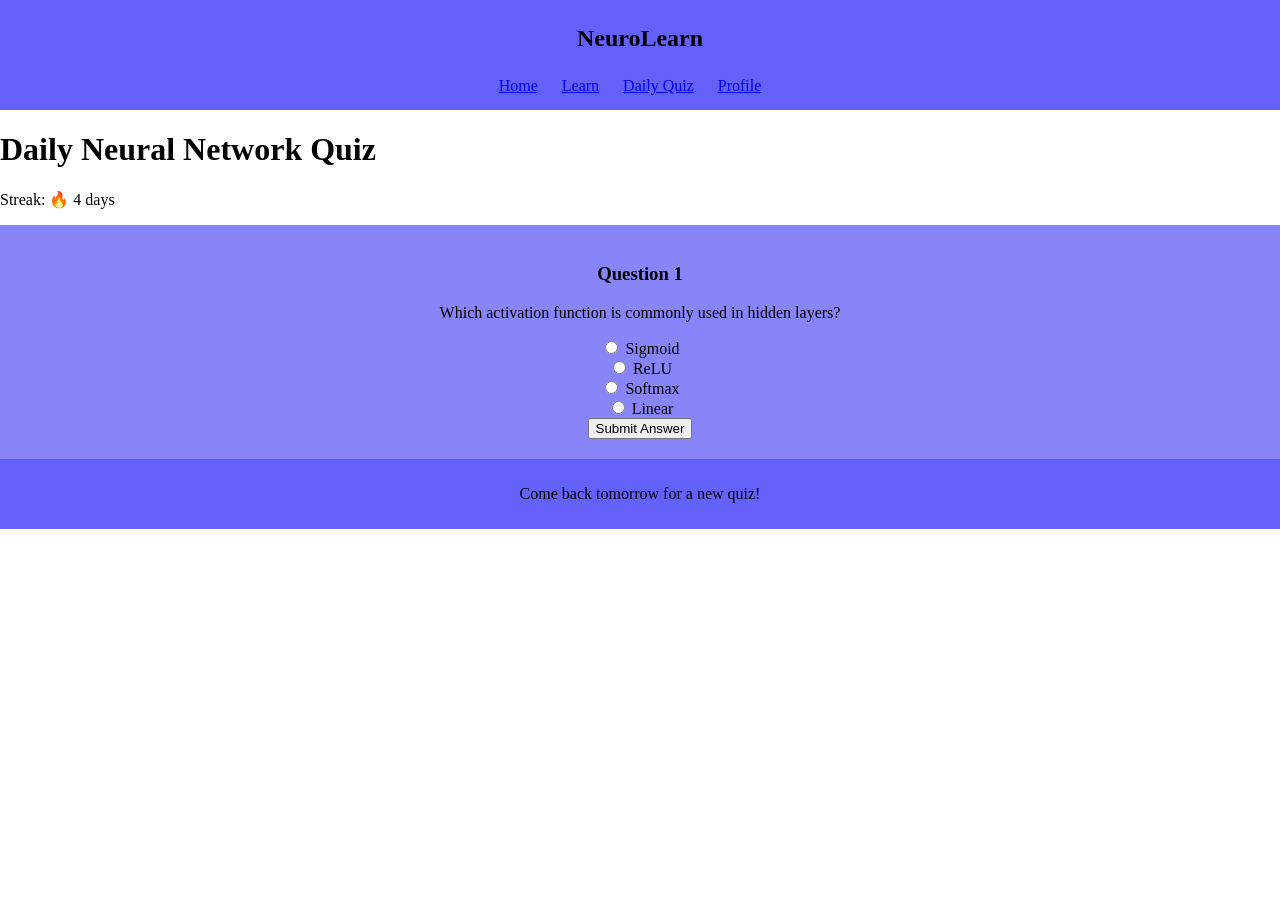
==== daily.html @ 7d396230 "Add files via upload" ====
<!DOCTYPE html>
<html lang="en">
<head>
  <meta charset="UTF-8">
  <title>Daily Quiz</title>
  <link rel="stylesheet" href="style.css">
</head>
<body>

<header>
  <nav>
    <h2>NeuroLearn</h2>
    <ul>
      <li><a href="index.html">Home</a></li>
      <li><a href="learn.html">Learn</a></li>
      <li><a href="daily.html">Daily Quiz</a></li>
      <li><a href="profile.html">Profile</a></li>
    </ul>
  </nav>
</header>

<main>
  <h1>Daily Neural Network Quiz</h1>
  <p>Streak: 🔥 4 days</p>

  <section class="quiz">
    <h3>Question 1</h3>
    <p>Which activation function is commonly used in hidden layers?</p>

    <form>
      <label><input type="radio" name="q1"> Sigmoid</label><br>
      <label><input type="radio" name="q1"> ReLU</label><br>
      <label><input type="radio" name="q1"> Softmax</label><br>
      <label><input type="radio" name="q1"> Linear</label><br>

      <button type="submit">Submit Answer</button>
    </form>
  </section>
</main>

<footer>
  <p>Come back tomorrow for a new quiz!</p>
</footer>

</body>
</html>
---- style.css ----
body {
    font-family:'Times New Roman', Times, serif;
    margin: 0;
    padding: 0;
}

nav {
    background-color: rgb(100, 97, 251);
    padding: 5px;
    text-align: center;
}
nav ul {
    list-style-type: none;
    padding: 5px;
    margin: 5px;
}
nav ul li {                       
    display: inline;
    margin-right: 20px;
}
.headers a {
    color: rgb(2, 252, 64);
    font-size: 20px;
    text-decoration: none;
}

section {
    background-color: rgb(135, 133, 248);
    padding: 20px;
    text-align: center;
}

.paths h3 {
    font-size: 30px;
}
.card {
    font-size: 20px;
}
.daily{
    font-size: 20px;
}
.para {
    font-size: 30px;
}

footer {
    text-align: center;
    padding: 10px;
    background-color: rgb(100, 97, 251);
}
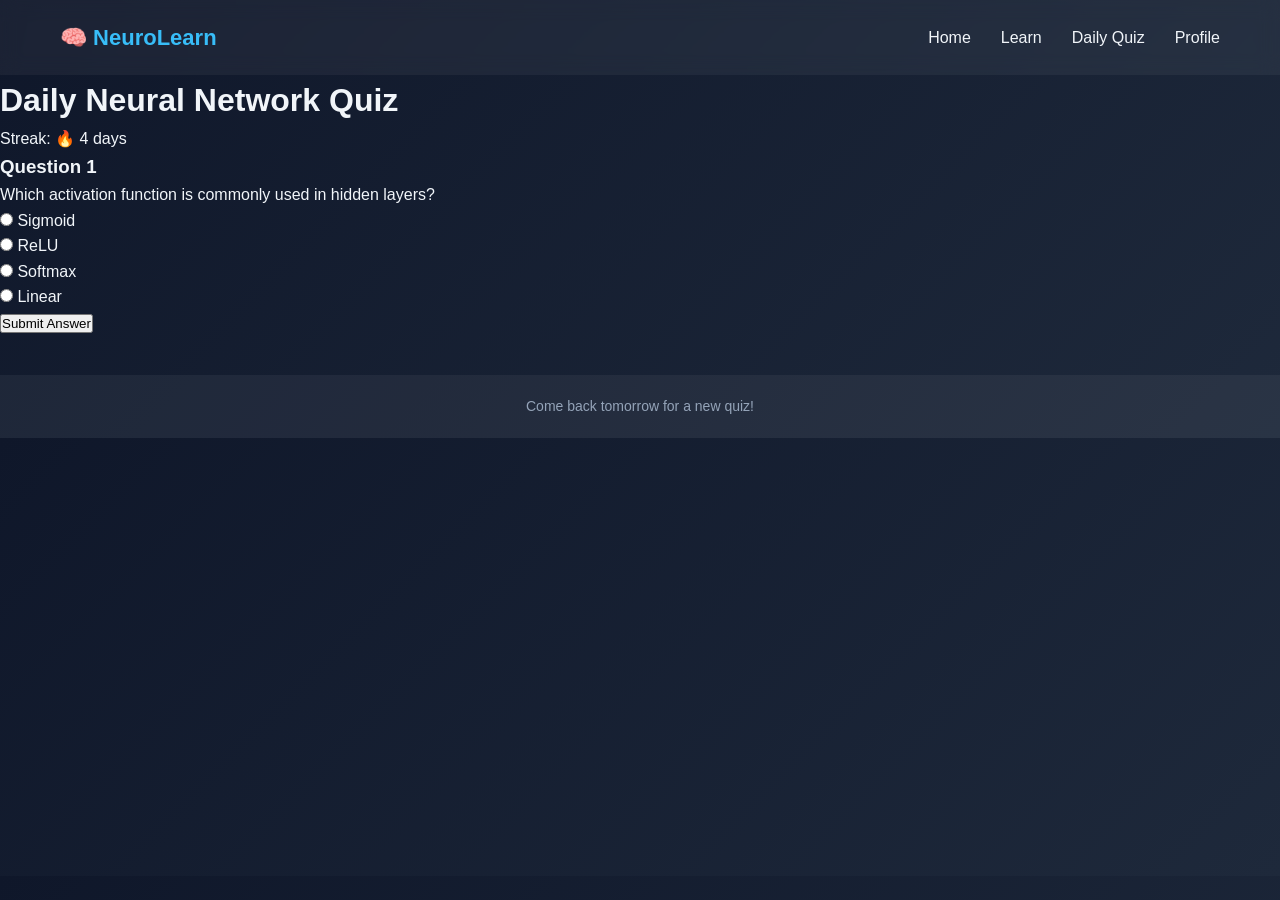
==== commit f99cc083: "testing" ====
--- a/daily.html
+++ b/daily.html
@@ -7,17 +7,18 @@
 </head>
 <body>
 
-<header>
-  <nav>
-    <h2>NeuroLearn</h2>
-    <ul>
-      <li><a href="index.html">Home</a></li>
-      <li><a href="learn.html">Learn</a></li>
-      <li><a href="daily.html">Daily Quiz</a></li>
-      <li><a href="profile.html">Profile</a></li>
-    </ul>
-  </nav>
-</header>
+<!-- Navigation -->
+    <header class="navbar">
+        <div class="logo">🧠 NeuroLearn</div>
+        <nav>
+            <ul class="nav-links">
+                <li><a href="index.html">Home</a></li>
+                <li><a href="learn.html">Learn</a></li>
+                <li><a href="daily.html">Daily Quiz</a></li>
+                <li><a href="profile.html">Profile</a></li>
+            </ul>
+        </nav>
+    </header>
 
 <main>
   <h1>Daily Neural Network Quiz</h1>
--- a/style.css
+++ b/style.css
@@ -1,50 +1,201 @@
-body {
-    font-family:'Times New Roman', Times, serif;
+/* Reset */
+* {
     margin: 0;
     padding: 0;
-}
-
-nav {
-    background-color: rgb(100, 97, 251);
-    padding: 5px;
-    text-align: center;
-}
-nav ul {
-    list-style-type: none;
-    padding: 5px;
-    margin: 5px;
-}
-nav ul li {                       
-    display: inline;
-    margin-right: 20px;
-}
-.headers a {
-    color: rgb(2, 252, 64);
-    font-size: 20px;
+    box-sizing: border-box;
+    font-family: 'Segoe UI', sans-serif;
+}
+
+/* Body */
+body {
+    background: linear-gradient(135deg, #0f172a, #1e293b);
+    color: #f1f5f9;
+    line-height: 1.6;
+}
+
+/* Navbar */
+.navbar {
+    display: flex;
+    justify-content: space-between;
+    align-items: center;
+    padding: 20px 60px;
+    background: rgba(255, 255, 255, 0.05);
+    backdrop-filter: blur(10px);
+}
+
+.logo {
+    font-size: 22px;
+    font-weight: bold;
+    color: #38bdf8;
+}
+
+.nav-links {
+    list-style: none;
+    display: flex;
+    gap: 30px;
+}
+
+.nav-links a {
     text-decoration: none;
-}
-
-section {
-    background-color: rgb(135, 133, 248);
+    color: #f1f5f9;
+    font-weight: 500;
+    transition: 0.3s;
+}
+
+.nav-links a:hover {
+    color: #38bdf8;
+}
+
+/* Hero */
+.hero {
+    height: 85vh;
+    display: flex;
+    align-items: center;
+    justify-content: center;
+    text-align: center;
+    padding: 0 20px;
+}
+
+.hero-content h1 {
+    font-size: 48px;
+    margin-bottom: 20px;
+}
+
+.hero-content p {
+    font-size: 18px;
+    margin-bottom: 30px;
+    color: #cbd5e1;
+}
+
+.cta-btn {
+    padding: 12px 28px;
+    border: none;
+    border-radius: 30px;
+    background: #38bdf8;
+    color: #0f172a;
+    font-size: 16px;
+    cursor: pointer;
+    transition: 0.3s;
+}
+
+.cta-btn:hover {
+    background: #0ea5e9;
+    transform: scale(1.05);
+}
+
+/* Learning Section */
+.learning-section {
+    padding: 80px 60px;
+    text-align: center;
+}
+
+.learning-section h2 {
+    font-size: 32px;
+    margin-bottom: 50px;
+}
+
+.card-container {
+    display: flex;
+    gap: 30px;
+    justify-content: center;
+    flex-wrap: wrap;
+}
+
+.card {
+    background: rgba(255, 255, 255, 0.05);
+    padding: 30px;
+    border-radius: 15px;
+    width: 300px;
+    backdrop-filter: blur(8px);
+    transition: 0.3s;
+}
+
+.card:hover {
+    transform: translateY(-10px);
+    background: rgba(56, 189, 248, 0.1);
+}
+
+.card h3 {
+    margin-bottom: 15px;
+    color: #38bdf8;
+}
+
+.card p {
+    font-size: 14px;
+    margin-bottom: 20px;
+    color: #cbd5e1;
+}
+
+.card button {
+    padding: 8px 18px;
+    border: none;
+    border-radius: 20px;
+    background: #38bdf8;
+    color: #0f172a;
+    cursor: pointer;
+    transition: 0.3s;
+}
+
+.card button:hover {
+    background: #0ea5e9;
+}
+
+/* Daily Challenge */
+.challenge {
+    padding: 80px 20px;
+    text-align: center;
+    background: rgba(255, 255, 255, 0.03);
+}
+
+.challenge h2 {
+    font-size: 28px;
+    margin-bottom: 15px;
+}
+
+.challenge p {
+    margin-bottom: 25px;
+    color: #cbd5e1;
+}
+
+.challenge-btn {
+    padding: 12px 28px;
+    border: none;
+    border-radius: 30px;
+    background: #22d3ee;
+    color: #0f172a;
+    font-size: 16px;
+    cursor: pointer;
+    transition: 0.3s;
+}
+
+.challenge-btn:hover {
+    background: #06b6d4;
+    transform: scale(1.05);
+}
+
+/* Footer */
+footer {
+    text-align: center;
     padding: 20px;
-    text-align: center;
-}
-
-.paths h3 {
-    font-size: 30px;
-}
-.card {
-    font-size: 20px;
-}
-.daily{
-    font-size: 20px;
-}
-.para {
-    font-size: 30px;
-}
-
-footer {
-    text-align: center;
-    padding: 10px;
-    background-color: rgb(100, 97, 251);
-}
+    background: rgba(255, 255, 255, 0.05);
+    margin-top: 40px;
+    font-size: 14px;
+    color: #94a3b8;
+}
+
+/* Responsive */
+@media (max-width: 768px) {
+    .hero-content h1 {
+        font-size: 32px;
+    }
+
+    .navbar {
+        flex-direction: column;
+        gap: 15px;
+    }
+
+    .nav-links {
+        flex-direction: column;
+        gap: 10px;
+    }
+}
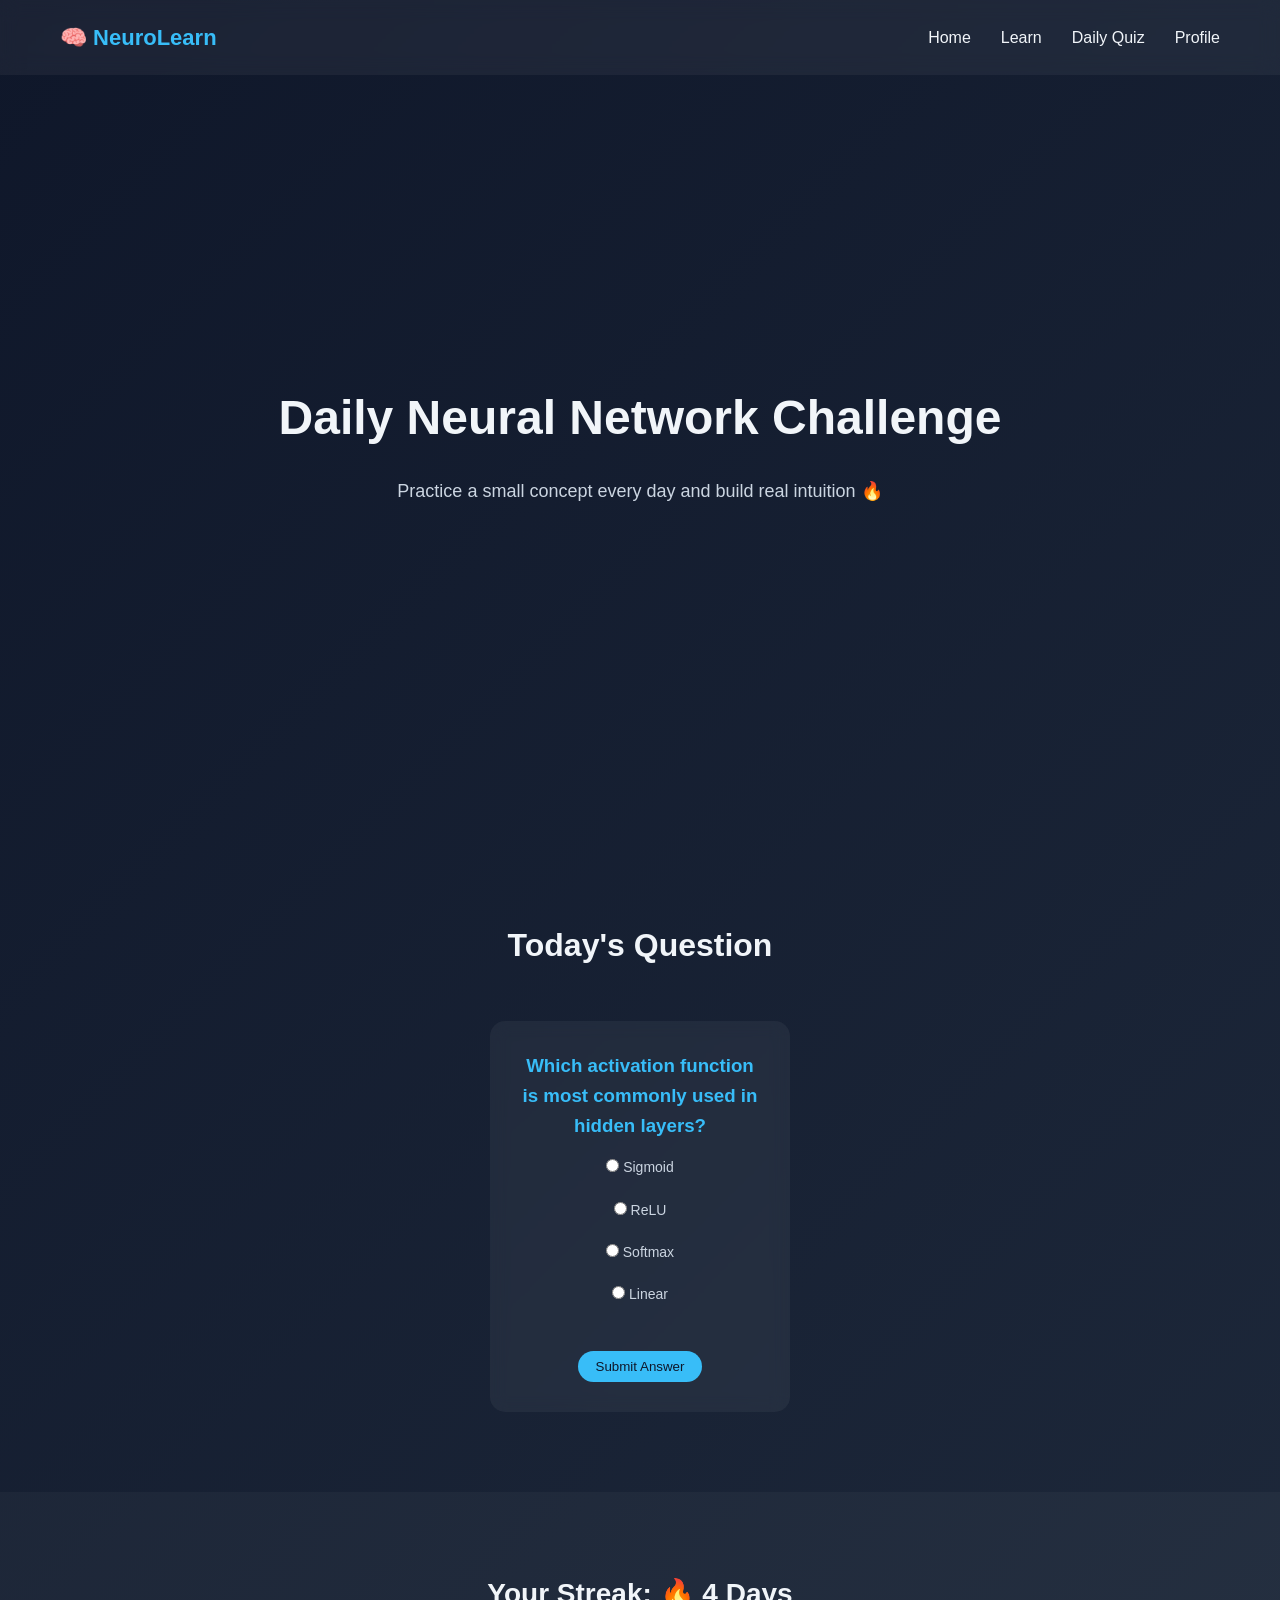
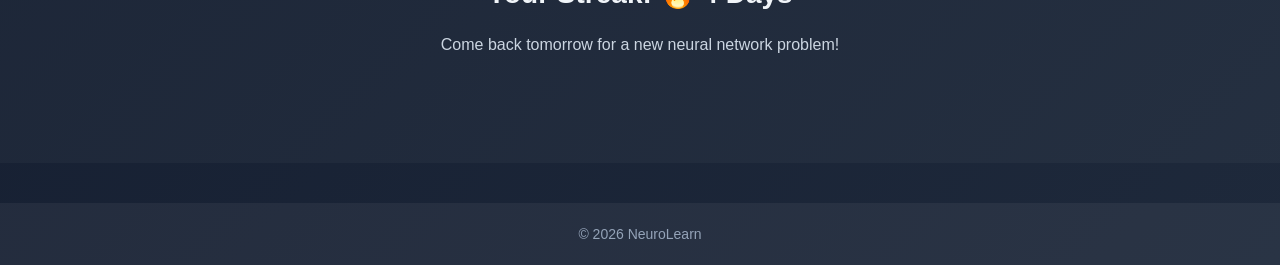
==== commit c204cbd8: "added profile.html" ====
--- a/daily.html
+++ b/daily.html
@@ -1,46 +1,72 @@
 <!DOCTYPE html>
+
 <html lang="en">
 <head>
-  <meta charset="UTF-8">
-  <title>Daily Quiz</title>
-  <link rel="stylesheet" href="style.css">
+    <meta charset="UTF-8">
+    <title>Daily Quiz | NeuroLearn</title>
+    <meta name="viewport" content="width=device-width, initial-scale=1.0">
+    <link rel="stylesheet" href="style.css">
 </head>
+
 <body>
 
-<!-- Navigation -->
-    <header class="navbar">
-        <div class="logo">🧠 NeuroLearn</div>
-        <nav>
-            <ul class="nav-links">
-                <li><a href="index.html">Home</a></li>
-                <li><a href="learn.html">Learn</a></li>
-                <li><a href="daily.html">Daily Quiz</a></li>
-                <li><a href="profile.html">Profile</a></li>
-            </ul>
-        </nav>
-    </header>
+<!-- NAVBAR -->
 
-<main>
-  <h1>Daily Neural Network Quiz</h1>
-  <p>Streak: 🔥 4 days</p>
+<header class="navbar">
+    <div class="logo">🧠 NeuroLearn</div>
+    <nav>
+        <ul class="nav-links">
+            <li><a href="index.html">Home</a></li>
+            <li><a href="learn.html">Learn</a></li>
+            <li><a href="daily.html">Daily Quiz</a></li>
+            <li><a href="profile.html">Profile</a></li>
+        </ul>
+    </nav>
+</header>
 
-  <section class="quiz">
-    <h3>Question 1</h3>
-    <p>Which activation function is commonly used in hidden layers?</p>
+<!-- HERO -->
 
-    <form>
-      <label><input type="radio" name="q1"> Sigmoid</label><br>
-      <label><input type="radio" name="q1"> ReLU</label><br>
-      <label><input type="radio" name="q1"> Softmax</label><br>
-      <label><input type="radio" name="q1"> Linear</label><br>
+<section class="hero">
+    <div class="hero-content">
+        <h1>Daily Neural Network Challenge</h1>
+        <p>Practice a small concept every day and build real intuition 🔥</p>
+    </div>
+</section>
 
-      <button type="submit">Submit Answer</button>
-    </form>
-  </section>
-</main>
+<!-- QUIZ -->
+
+<section class="learning-section">
+    <h2>Today's Question</h2>
+
+<div class="card-container">
+    <div class="card">
+
+        <h3>Which activation function is most commonly used in hidden layers?</h3>
+
+        <form>
+            <p><label><input type="radio" name="q1"> Sigmoid</label></p>
+            <p><label><input type="radio" name="q1"> ReLU</label></p>
+            <p><label><input type="radio" name="q1"> Softmax</label></p>
+            <p><label><input type="radio" name="q1"> Linear</label></p>
+
+            <br>
+            <button type="submit">Submit Answer</button>
+        </form>
+
+    </div>
+</div>
+
+</section>
+
+<!-- STREAK SECTION -->
+
+<section class="challenge">
+    <h2>Your Streak: 🔥 4 Days</h2>
+    <p>Come back tomorrow for a new neural network problem!</p>
+</section>
 
 <footer>
-  <p>Come back tomorrow for a new quiz!</p>
+    <p>© 2026 NeuroLearn</p>
 </footer>
 
 </body>
